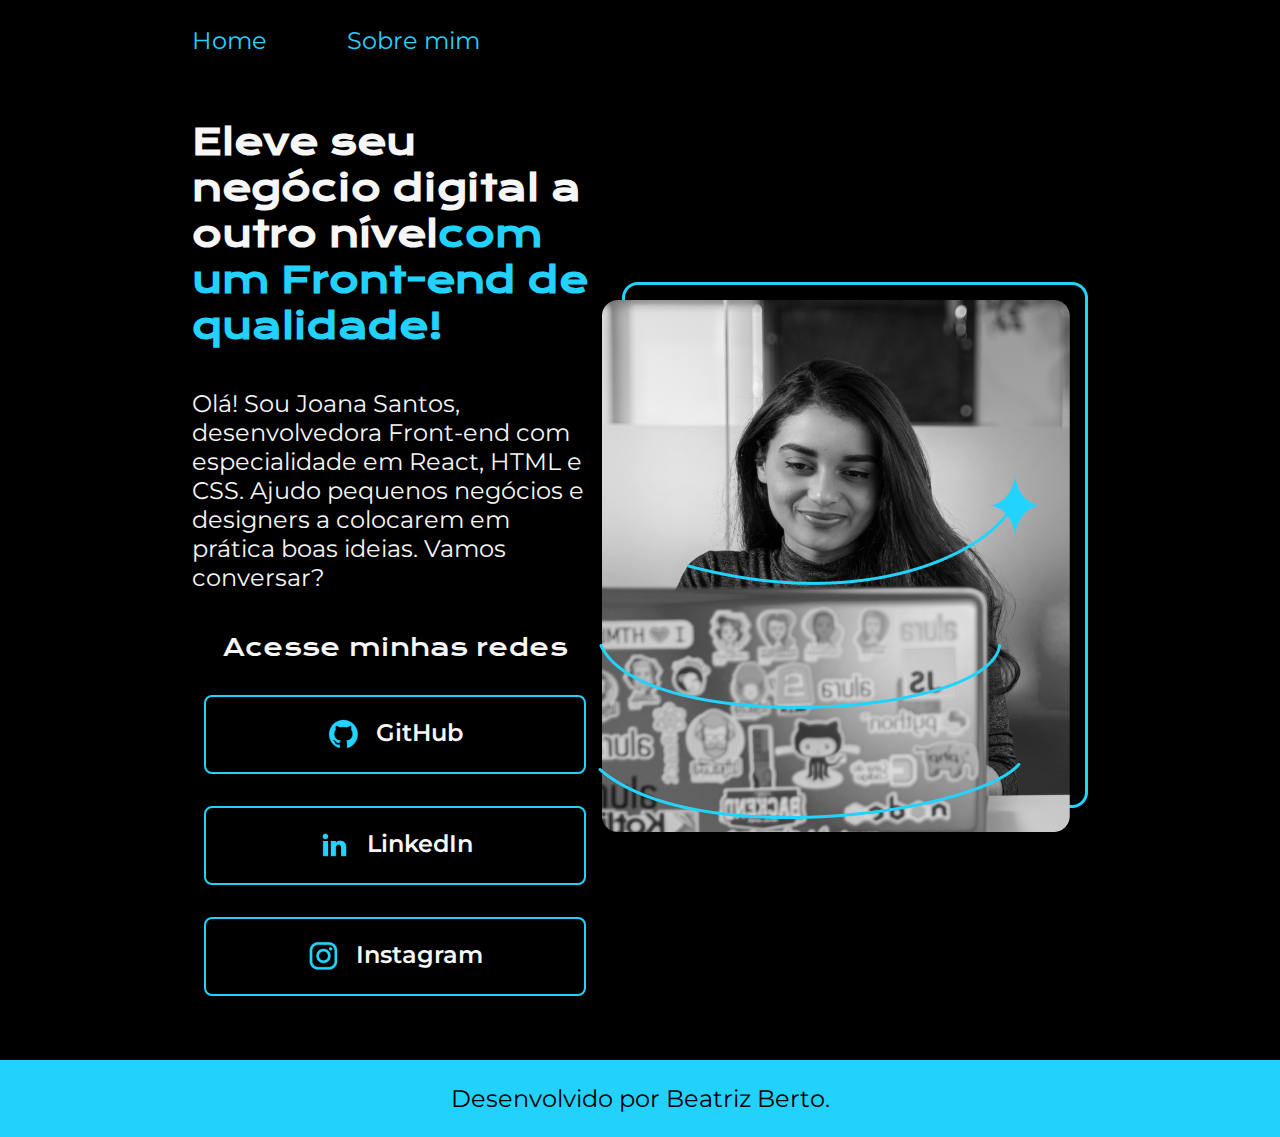
==== index.html @ 701835e9 "subindo para o github" ====
<!DOCTYPE html>
<html lang="pt-br">

<head>
    <meta charset="UTF-8">
    <meta http-equiv="X-UA-Compatible" content="IE=edge">
    <meta name="viewport" content="width=device-width, initial-scale=1.0">
    <title>Portifolio</title>
    <link rel="stylesheet" href="./styles/style.css">
</head>

<body>
    <header class="cabecalho">
        <nav class="cabecalho__menu">
            <a class="cabecalho__menu__link" href="index.html">Home</a>
            <a class="cabecalho__menu__link" href="about.html">Sobre mim</a>
        </nav>
    </header>
    <main class="apresentacao">
        <section class="apresentacao__conteudo">
            <h1 class="apresentacao__conteudo__titulo">Eleve seu negócio digital a outro nível<strong 
            class="titulo-destaque">com um Front-end de qualidade!
            </strong></h1>
            <p class="apresentacao__conteudo__texto">Olá! Sou Joana Santos, desenvolvedora
            Front-end com especialidade em React, HTML e
            CSS. Ajudo pequenos negócios e designers a
            colocarem em prática boas ideias. Vamos
            conversar?</p>
            <div class="apresentacao__links">
                <h2 class="apresentacao__links__subtitulo">Acesse minhas redes</h2>
                <a class="apresentacao__links__link" href="https://github.com/beatrizbertoo">
                    <img src="./assets/github.png">
                    GitHub
                </a>
                <a class="apresentacao__links__link" href="https://www.linkedin.com/in/beatriz-berto/">
                    <img src="./assets/linkedin.png">
                    LinkedIn
                </a>
                <a class="apresentacao__links__link" href="https://www.instagram.com/bertoo_bea/">
                    <img src="./assets/instagram.png">
                    Instagram
                </a>
                
            </div>
        </section>
        <img src="./assets/Imagem.png" alt="Foto da Joana Santos programando">
    </main>
    <footer class="rodape">
        <p>Desenvolvido por Beatriz Berto.</p>
    </footer>
</body>

</html>
---- styles/style.css ----
@import url('https://fonts.googleapis.com/css2?family=Krona+One&family=Montserrat:wght@400;600&display=swap');

:root {
    --cor-primaria: #000000;
    --cor-secundaria: #F6F6F6;
    --cor-terciaria: #22D2FD;
    --cor-hover: #272727;

    --fonte-primaria: 'Krona One', sans-serif;
    --fonte-secundaria: 'Montserrat', sans-serif;
}

*{
    margin: 0;
    padding: 0;
}

body{
    box-sizing: border-box;
    background-color: var(--cor-primaria);
    color: var(--cor-secundaria);
}

.cabecalho {
    padding: 2% 0% 0% 15%
}

.cabecalho__menu {
    display: flex;
    gap: 80px;
}

.cabecalho__menu__link {
    font-family: var(--fonte-secundaria);
    font-size: 24px;
    font-weight: 400;
    color: var(--cor-terciaria);
    text-decoration: none;
}

.apresentacao{
    padding: 5% 15%;
    display: flex;
    align-items: center;
    justify-content: space-between;
}

.apresentacao__conteudo{
    width: 615px;
    display: flex;
    flex-direction: column;
    gap: 40px;
}

.apresentacao__conteudo__titulo{
    font-size: 36px;
    font-family: var(--fonte-primaria);
}

.titulo-destaque{
    color: var(--cor-terciaria);
}

.apresentacao__conteudo__texto{
    font-size: 24px;
    font-family: var(--fonte-secundaria)
}

.apresentacao__links{
    display: flex;
    flex-direction: column;
    justify-content: space-between;
    align-items: center;
    gap: 32px;
}

.apresentacao__links__subtitulo{
    font-family: var(--fonte-primaria);
    font-weight: 400;
    font-size: 24px;
}

.apresentacao__links__link{
    display: flex;
    justify-content: center;
    gap: 16px;
    border: 2px solid var(--cor-terciaria);
    width: 378px;
    text-align: center;
    border-radius: 8px;
    font-size: 24px;
    font-weight: 600;
    padding: 21.5px 0;
    text-decoration: none;
    color: var(--cor-secundaria);
    font-family: var(--fonte-secundaria);
}

.apresentacao__links__link:hover{
    background-color: var(--cor-hover);
}

.rodape {
        color: var(--cor-primaria);
        background-color: var(--cor-terciaria);
        padding: 24px;
        text-align: center;
        font-family: var(--fonte-secundaria);
        font-size: 24px;
        font-weight: 400;
}
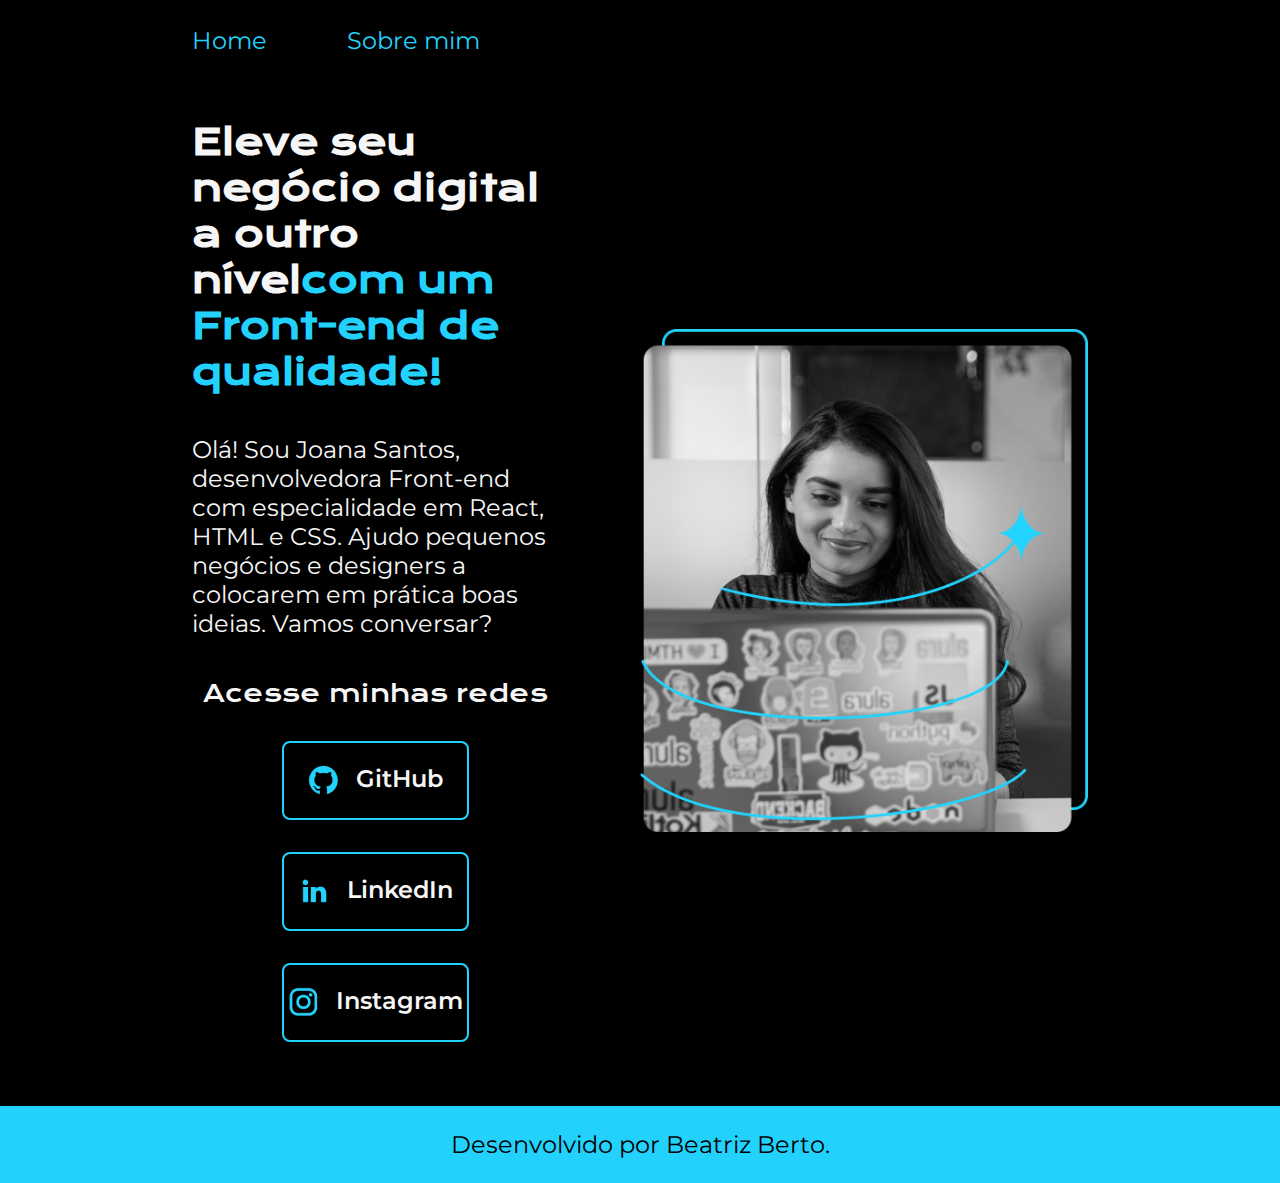
==== commit 5388730a: "testando media queries" ====
--- a/index.html
+++ b/index.html
@@ -28,22 +28,22 @@
             conversar?</p>
             <div class="apresentacao__links">
                 <h2 class="apresentacao__links__subtitulo">Acesse minhas redes</h2>
-                <a class="apresentacao__links__link" href="https://github.com/beatrizbertoo">
+                <a class="apresentacao__links__navegacao" href="https://github.com/beatrizbertoo">
                     <img src="./assets/github.png">
                     GitHub
                 </a>
-                <a class="apresentacao__links__link" href="https://www.linkedin.com/in/beatriz-berto/">
+                <a class="apresentacao__links__navegacao" href="https://www.linkedin.com/in/beatriz-berto/">
                     <img src="./assets/linkedin.png">
                     LinkedIn
                 </a>
-                <a class="apresentacao__links__link" href="https://www.instagram.com/bertoo_bea/">
+                <a class="apresentacao__links__navegacao" href="https://www.instagram.com/bertoo_bea/">
                     <img src="./assets/instagram.png">
                     Instagram
                 </a>
                 
             </div>
         </section>
-        <img src="./assets/Imagem.png" alt="Foto da Joana Santos programando">
+        <img class="apresentacao__imagem"src="./assets/Imagem.png" alt="Foto da Joana Santos programando">
     </main>
     <footer class="rodape">
         <p>Desenvolvido por Beatriz Berto.</p>
--- a/styles/style.css
+++ b/styles/style.css
@@ -32,7 +32,7 @@
 
 .cabecalho__menu__link {
     font-family: var(--fonte-secundaria);
-    font-size: 24px;
+    font-size: 1.5rem;
     font-weight: 400;
     color: var(--cor-terciaria);
     text-decoration: none;
@@ -43,17 +43,18 @@
     display: flex;
     align-items: center;
     justify-content: space-between;
+    gap: 82px;
 }
 
 .apresentacao__conteudo{
-    width: 615px;
+    width: 50%;
     display: flex;
     flex-direction: column;
     gap: 40px;
 }
 
 .apresentacao__conteudo__titulo{
-    font-size: 36px;
+    font-size: 2.25rem;
     font-family: var(--fonte-primaria);
 }
 
@@ -62,7 +63,7 @@
 }
 
 .apresentacao__conteudo__texto{
-    font-size: 24px;
+    font-size: 1.5rem;
     font-family: var(--fonte-secundaria)
 }
 
@@ -77,18 +78,18 @@
 .apresentacao__links__subtitulo{
     font-family: var(--fonte-primaria);
     font-weight: 400;
-    font-size: 24px;
+    font-size: 1.5rem;
 }
 
-.apresentacao__links__link{
+.apresentacao__links__navegacao{
     display: flex;
     justify-content: center;
     gap: 16px;
     border: 2px solid var(--cor-terciaria);
-    width: 378px;
+    width: 50%;
     text-align: center;
     border-radius: 8px;
-    font-size: 24px;
+    font-size: 1.5rem;
     font-weight: 600;
     padding: 21.5px 0;
     text-decoration: none;
@@ -100,12 +101,22 @@
     background-color: var(--cor-hover);
 }
 
+.apresentacao__imagem {
+    width: 50%;
+}
+
 .rodape {
         color: var(--cor-primaria);
         background-color: var(--cor-terciaria);
         padding: 24px;
         text-align: center;
         font-family: var(--fonte-secundaria);
-        font-size: 24px;
+        font-size: 1.5rem;
         font-weight: 400;
+}
+
+@media (max-widht: 1200px) {
+    .apresentacao {
+        flex-direction: column;
+    }
 }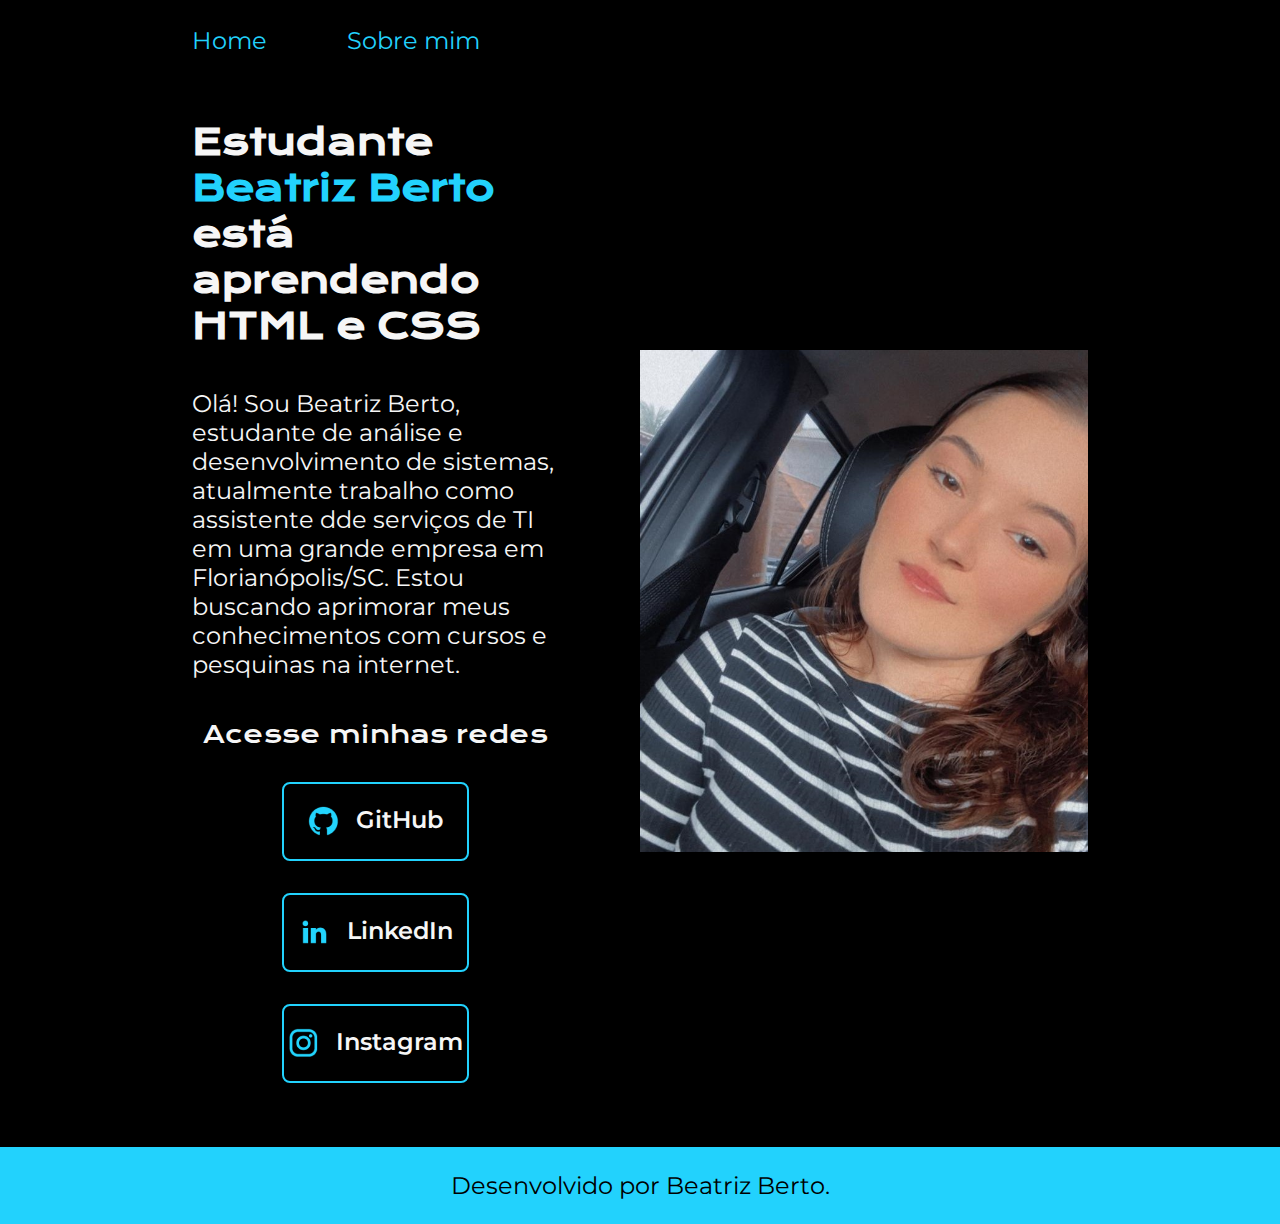
==== commit aa710df4: "adicionando meus dados pessoais" ====
--- a/index.html
+++ b/index.html
@@ -18,14 +18,9 @@
     </header>
     <main class="apresentacao">
         <section class="apresentacao__conteudo">
-            <h1 class="apresentacao__conteudo__titulo">Eleve seu negócio digital a outro nível<strong 
-            class="titulo-destaque">com um Front-end de qualidade!
-            </strong></h1>
-            <p class="apresentacao__conteudo__texto">Olá! Sou Joana Santos, desenvolvedora
-            Front-end com especialidade em React, HTML e
-            CSS. Ajudo pequenos negócios e designers a
-            colocarem em prática boas ideias. Vamos
-            conversar?</p>
+            <h1 class="apresentacao__conteudo__titulo">Estudante <strong 
+            class="titulo-destaque">Beatriz Berto</strong> está aprendendo HTML e CSS</h1>
+            <p class="apresentacao__conteudo__texto">Olá! Sou Beatriz Berto, estudante de análise e desenvolvimento de sistemas, atualmente trabalho como assistente dde serviços de TI em uma grande empresa em Florianópolis/SC. Estou buscando aprimorar meus conhecimentos com cursos e pesquinas na internet.</p>
             <div class="apresentacao__links">
                 <h2 class="apresentacao__links__subtitulo">Acesse minhas redes</h2>
                 <a class="apresentacao__links__navegacao" href="https://github.com/beatrizbertoo">
@@ -43,7 +38,7 @@
                 
             </div>
         </section>
-        <img class="apresentacao__imagem"src="./assets/Imagem.png" alt="Foto da Joana Santos programando">
+        <img class="apresentacao__imagem"src="./assets/fotoBeatrizBerto.jpeg" alt="Foto da Beatriz Berto">
     </main>
     <footer class="rodape">
         <p>Desenvolvido por Beatriz Berto.</p>
--- a/styles/style.css
+++ b/styles/style.css
@@ -115,8 +115,19 @@
         font-weight: 400;
 }
 
-@media (max-widht: 1200px) {
+@media (max-width: 1200px) {
+    .cabecalho {
+        padding: 10%;
+    }
+    .cabecalho__menu {
+        justify-content: center;
+    }
     .apresentacao {
-        flex-direction: column;
+        flex-direction: column-reverse;
+        padding: 5%;
+    }
+    .apresentacao__conteudo {
+        width: auto;
+
     }
 }